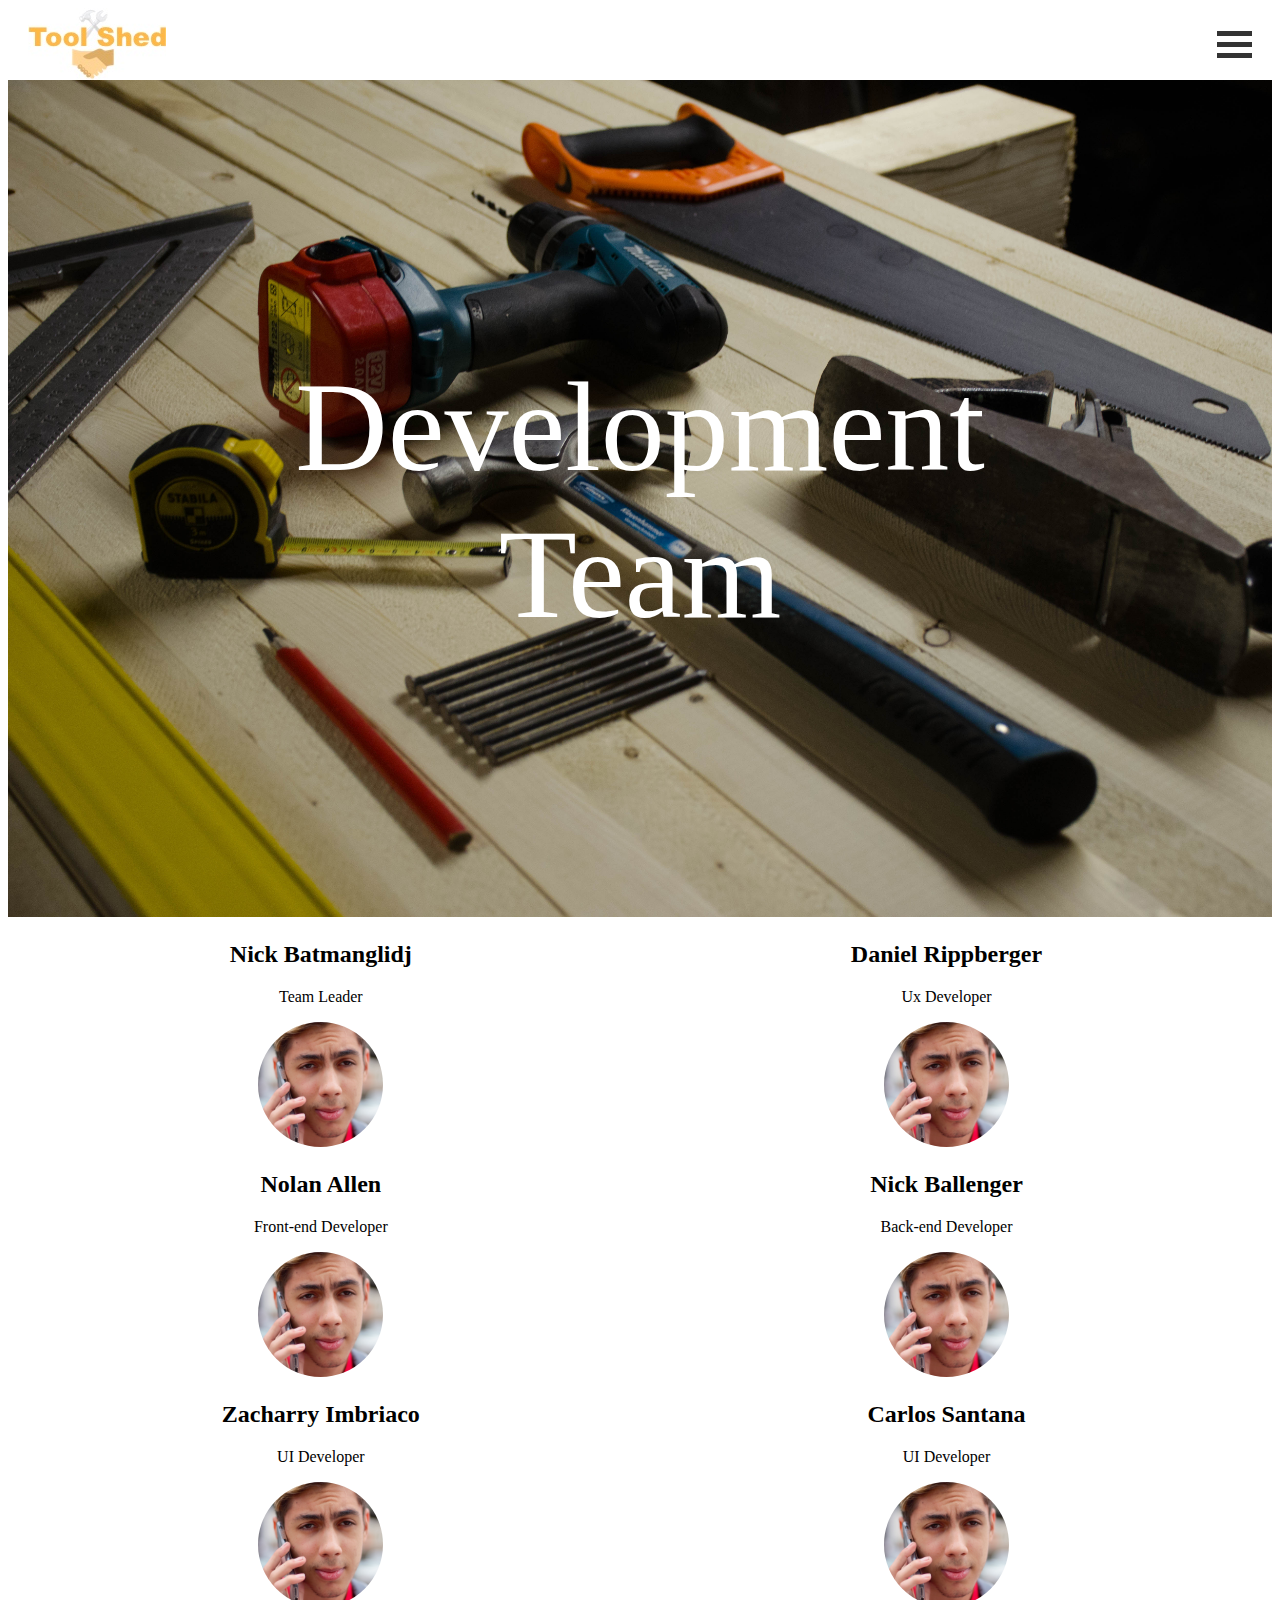
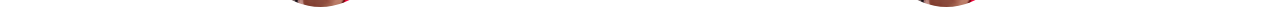
==== about.html @ 1234419d "marketing  page not complete but coming together" ====
<!DOCTYPE html>
<html>
  <head>
    <meta name="viewport" content="width=device-width, initial-scale=1.0" />
    <link rel="stylesheet" href="css/index.css" />
    <link
      href="http://fonts.googleapis.com/css?family=Lato&subset=latin,latin-ext"
      rel="stylesheet"
      type="text/css"
    />
    <title>TOOL SHED</title>
  </head>
  <body>
    <header class="header-nav">
      <img class="topLogo" src="imgs/logo.jpg" />
      <div class="container" onclick="myFunction(this)">
        <div class="bar1"></div>
        <div class="bar2"></div>
        <div class="bar3"></div>
      </div>
    </header>
    <div class="devTeamImg">
      <img class="aboutBackroundImg" src="imgs/aboutPageImage.jpg" />
      <div class="devTeam">Development Team</div>
    </div>

    <div class="devInfoSec">
      <div class="devInfo">
        <h2>Nick Batmanglidj</h2>
        <p>Team Leader</p>
        <img class="profilePhoto" src="imgs/mesqr.jpg" />
      </div>
      <!--devInfo div-->

      <div class="devInfo">
        <h2>Daniel Rippberger</h2>
        <p>Ux Developer</p>
        <img class="profilePhoto" src="imgs/mesqr.jpg" />
      </div>
      <!--devInfo div-->

      <div class="devInfo">
        <h2>Nolan Allen</h2>
        <p>Front-end Developer</p>
        <img class="profilePhoto" src="imgs/mesqr.jpg" />
      </div>
      <!--devInfo div-->

      <div class="devInfo">
        <h2>Nick Ballenger</h2>
        <p>Back-end Developer</p>
        <img class="profilePhoto" src="imgs/mesqr.jpg" />
      </div>
      <!--devInfo div-->

      <div class="devInfo">
        <h2>Zacharry Imbriaco</h2>
        <p>UI Developer</p>
        <img class="profilePhoto" src="imgs/mesqr.jpg" />
      </div>
      <!--devInfo div-->

      <div class="devInfo">
        <h2>Carlos Santana</h2>
        <p>UI Developer</p>
        <img class="profilePhoto" src="imgs/mesqr.jpg" />
      </div>
      <!--devInfo div-->
    </div>
    <!-- devInfoSec div-->
  </body>
</html>
---- css/index.css ----
.header-nav {
  display: flex;
  justify-content: space-between;
  align-items: center;
}
.topLogo {
  padding: 0px 20px;
}
.container {
  display: inline-block;
  margin: 0px 20px;
  cursor: pointer;
}
.bar1,
.bar2,
.bar3 {
  width: 35px;
  height: 5px;
  background-color: #333;
  margin: 6px 0;
  transition: 0.4s;
}
.change .bar1 {
  transform: rotate(-45deg) translate(-9px, 6px);
}
.change .bar2 {
  opacity: 0;
}
.change .bar3 {
  transform: rotate(45deg) translate(-8px, -8px);
}
.topImg {
  position: relative;
}
.backImg {
  width: 100%;
  height: auto;
  border-radius: 20px;
}
.topImg h1 {
  position: absolute;
  width: 100%;
  top: 30%;
  left: 50%;
  transform: translate(-50%, -50%);
  font-size: 6vw;
  text-align: center;
  color: white;
  font-family: "Lato", sans-serif;
}
.topSecContent {
  display: flex;
  flex-direction: column;
  justify-content: center;
  margin: 0px 40px;
  text-align: center;
  font-size: 1.6rem;
  font-family: "Lato", sans-serif;
}
.bottomContentImg {
  border-radius: 20px;
}
.dropbtn {
  font-family: "Lato", sans-serif;
  font-size: 26px;
  width: 257px;
  height: 38px;
  background: #ffb843;
  color: white;
  border-radius: 30px;
  box-shadow: 0px 1px 1px grey;
  outline: none;
}
.devTeamImg {
  position: relative;
  text-align: center;
  color: white;
}
.devTeam {
  position: absolute;
  top: 50%;
  left: 50%;
  transform: translate(-50%, -50%);
  font-size: 10vw;
}
.devInfoSec {
  display: flex;
  flex-wrap: wrap;
}
.devInfo {
  width: 49.5%;
  font-size: 100%;
  text-align: center;
}
.profilePhoto {
  border-radius: 50%;
  width: 20%;
  height: auto;
}
* {
  max-width: 100%;
}
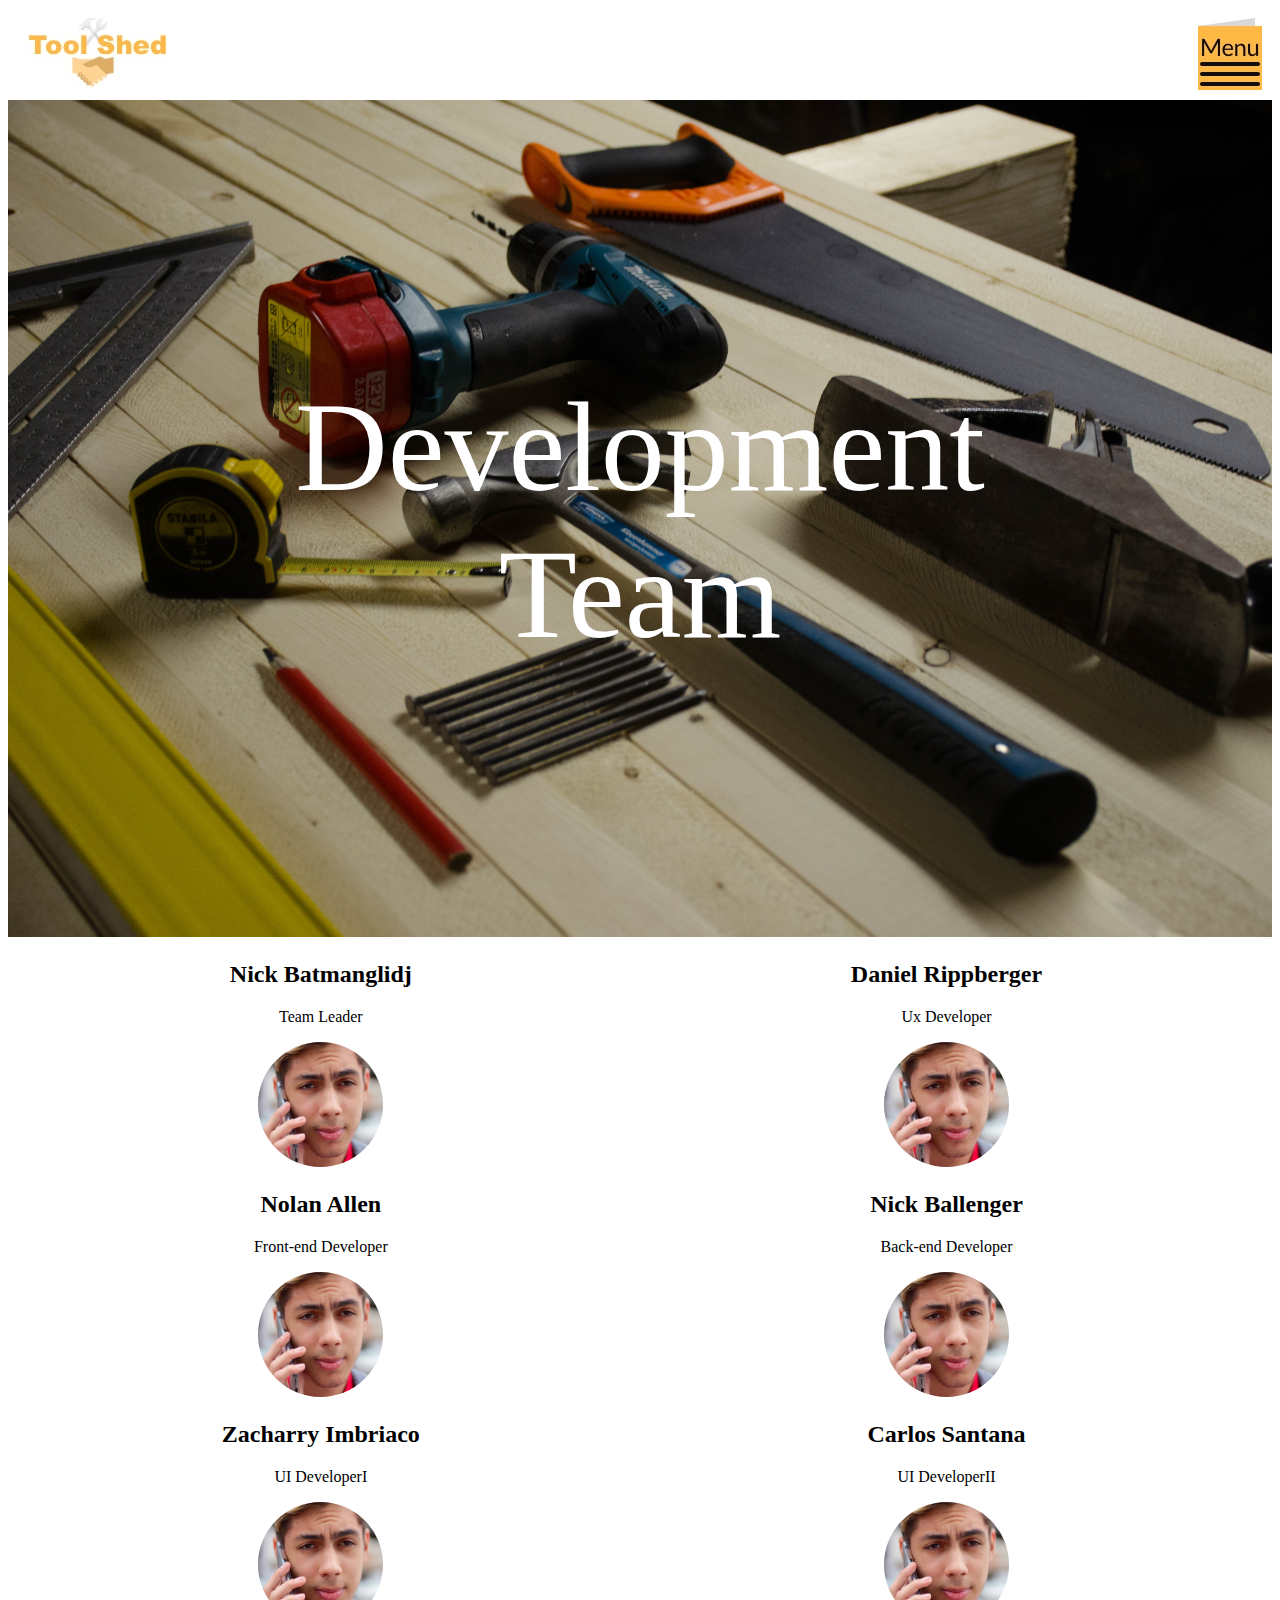
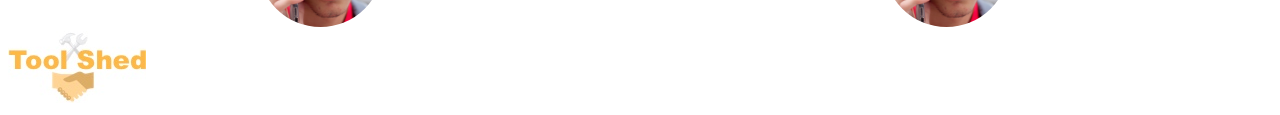
==== commit 8a11a303: "lalmost finshed with customer review section" ====
--- a/about.html
+++ b/about.html
@@ -12,12 +12,8 @@
   </head>
   <body>
     <header class="header-nav">
-      <img class="topLogo" src="imgs/logo.jpg" />
-      <div class="container" onclick="myFunction(this)">
-        <div class="bar1"></div>
-        <div class="bar2"></div>
-        <div class="bar3"></div>
-      </div>
+      <a href="index.html"><img class="topLogo" src="imgs/logo.jpg" /> </a>
+      <img href="#" class="menuLogo" src="imgs/Menu-.jpg" />
     </header>
     <div class="devTeamImg">
       <img class="aboutBackroundImg" src="imgs/aboutPageImage.jpg" />
@@ -55,18 +51,21 @@
 
       <div class="devInfo">
         <h2>Zacharry Imbriaco</h2>
-        <p>UI Developer</p>
+        <p>UI DeveloperI</p>
         <img class="profilePhoto" src="imgs/mesqr.jpg" />
       </div>
       <!--devInfo div-->
 
       <div class="devInfo">
         <h2>Carlos Santana</h2>
-        <p>UI Developer</p>
+        <p>UI DeveloperII</p>
         <img class="profilePhoto" src="imgs/mesqr.jpg" />
       </div>
       <!--devInfo div-->
     </div>
     <!-- devInfoSec div-->
+    <footer class="footerBar">
+      <img class="footerLogo" src="imgs/logo.jpg" />
+    </footer>
   </body>
 </html>
--- a/css/index.css
+++ b/css/index.css
@@ -5,6 +5,9 @@
 }
 .topLogo {
   padding: 0px 20px;
+}
+.menuLogo {
+  padding: 10px;
 }
 .container {
   display: inline-block;
@@ -57,8 +60,18 @@
   font-size: 1.6rem;
   font-family: "Lato", sans-serif;
 }
+@media (min-width: 1000px) {
+  .topSecContent {
+    display: inline-block;
+  }
+}
 .bottomContentImg {
   border-radius: 20px;
+}
+@media (min-width: 1000px) {
+  .bottomContentImg {
+    width: 50%;
+  }
 }
 .dropbtn {
   font-family: "Lato", sans-serif;
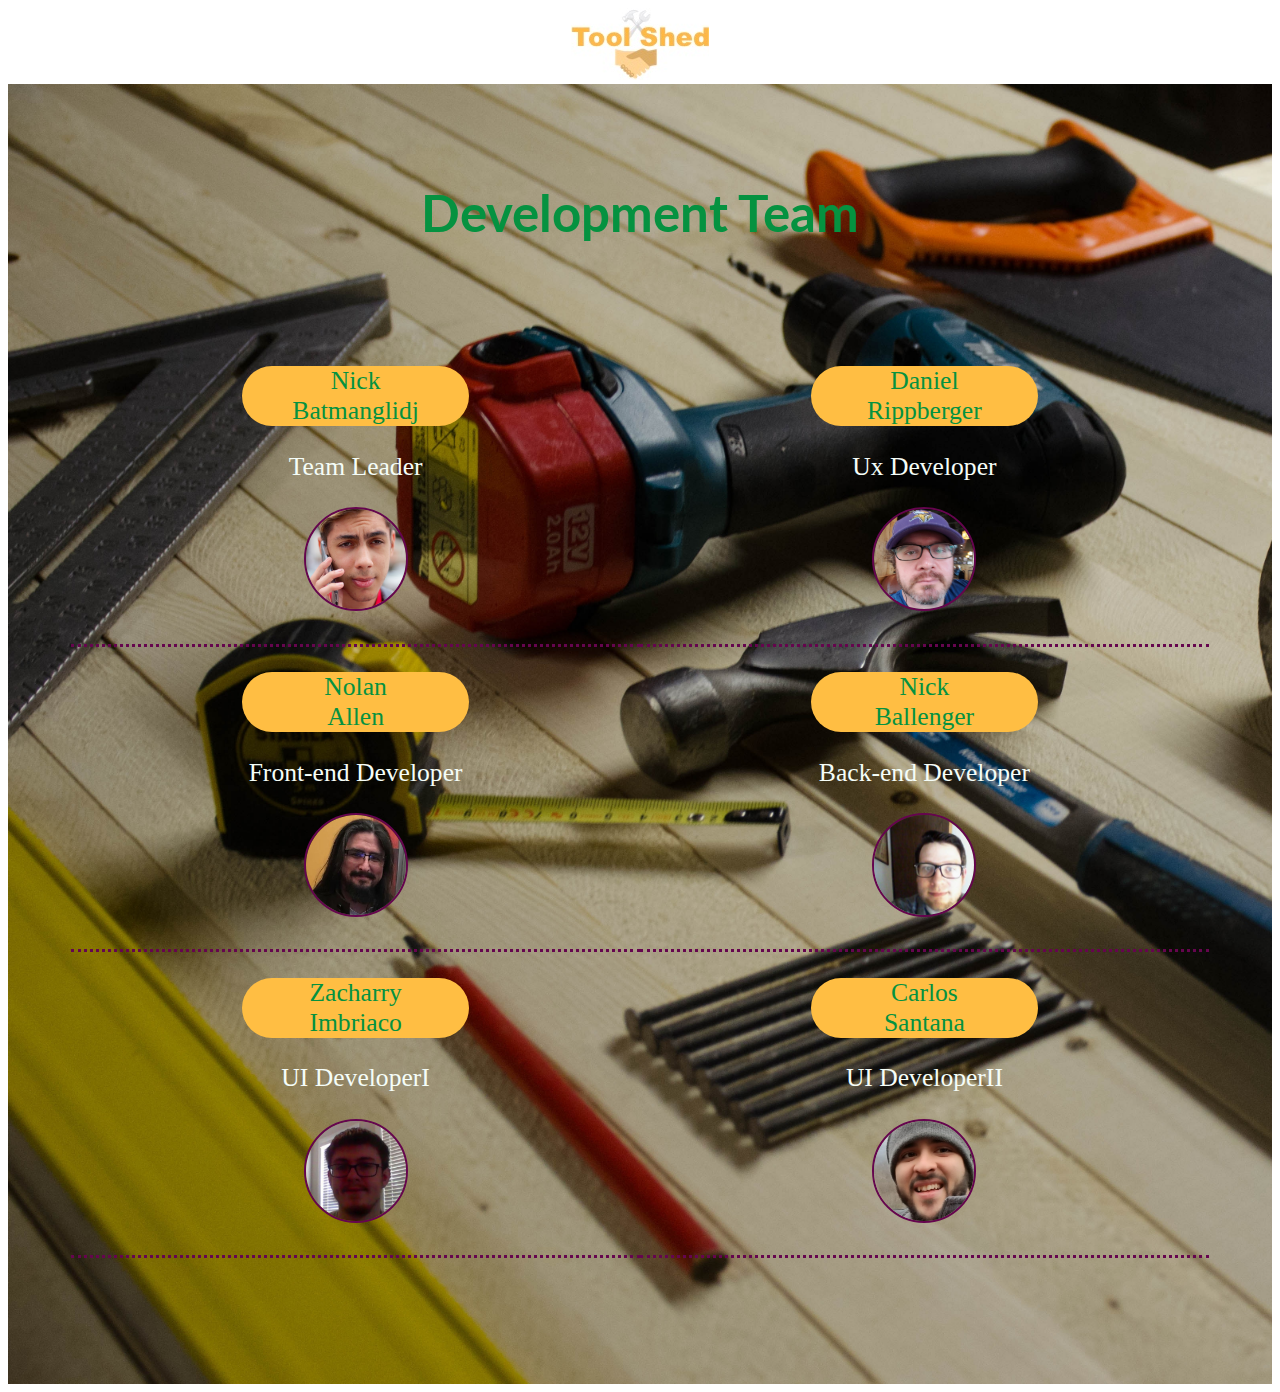
==== commit 65dfd4d8: "about developers page responsive and finished" ====
--- a/about.html
+++ b/about.html
@@ -13,59 +13,96 @@
   <body>
     <header class="header-nav">
       <a href="index.html"><img class="topLogo" src="imgs/logo.jpg" /> </a>
-      <img href="#" class="menuLogo" src="imgs/Menu-.jpg" />
     </header>
-    <div class="devTeamImg">
-      <img class="aboutBackroundImg" src="imgs/aboutPageImage.jpg" />
-      <div class="devTeam">Development Team</div>
+
+    <div class="aboutBackImg">
+      <div class="backImgText">
+        <h1>Development Team</h1>
+      </div>
+
+      <div class="devInfoSec">
+        <div class="devInfo">
+          <div class="devName">Nick <br />Batmanglidj</div>
+          <p class="devTitle">Team Leader</p>
+          <img
+            class="profilePhoto"
+            src="imgs/mesqr.jpg"
+            width="100px"
+            height="100px"
+          />
+        </div>
+        <!--devInfo div-->
+
+        <div class="devInfo">
+          <div class="devName">
+            Daniel<br />
+            Rippberger
+          </div>
+          <p class="devTitle">Ux Developer</p>
+          <img
+            class="profilePhoto"
+            src="imgs/Screen Shot 2019-05-23 at 1.21.28 AM.png"
+            width="100px"
+            height="100px"
+          />
+        </div>
+        <!--devInfo div-->
+
+        <div class="devInfo">
+          <div class="devName">Nolan <br />Allen</div>
+          <p class="devTitle">Front-end Developer</p>
+          <img
+            class="profilePhoto"
+            src="Nolan Allen.jpeg"
+            width="100px"
+            height="100px"
+          />
+        </div>
+        <!--devInfo div-->
+
+        <div class="devInfo">
+          <div class="devName">
+            Nick<br />
+            Ballenger
+          </div>
+          <p class="devTitle">Back-end Developer</p>
+          <img
+            class="profilePhoto"
+            src="nick ballenger.jpeg"
+            width="100px"
+            height="100px"
+          />
+        </div>
+        <!--devInfo div-->
+
+        <div class="devInfo">
+          <div class="devName">Zacharry <br />Imbriaco</div>
+          <p class="devTitle">UI DeveloperI</p>
+          <img
+            class="profilePhoto"
+            src="imgs/Screen Shot 2019-05-23 at 1.22.14 AM.png"
+            width="100px"
+            height="100px"
+          />
+        </div>
+        <!--devInfo div-->
+
+        <div class="devInfo">
+          <div class="devName">
+            Carlos<br />
+            Santana
+          </div>
+          <p class="devTitle">UI DeveloperII</p>
+          <img
+            class="profilePhoto"
+            src="imgs/Screen Shot 2019-05-23 at 1.24.12 AM.png"
+            width="100px"
+            height="100px"
+          />
+        </div>
+        <!--devInfo div-->
+      </div>
+      <!-- devInfoSec div-->
     </div>
-
-    <div class="devInfoSec">
-      <div class="devInfo">
-        <h2>Nick Batmanglidj</h2>
-        <p>Team Leader</p>
-        <img class="profilePhoto" src="imgs/mesqr.jpg" />
-      </div>
-      <!--devInfo div-->
-
-      <div class="devInfo">
-        <h2>Daniel Rippberger</h2>
-        <p>Ux Developer</p>
-        <img class="profilePhoto" src="imgs/mesqr.jpg" />
-      </div>
-      <!--devInfo div-->
-
-      <div class="devInfo">
-        <h2>Nolan Allen</h2>
-        <p>Front-end Developer</p>
-        <img class="profilePhoto" src="imgs/mesqr.jpg" />
-      </div>
-      <!--devInfo div-->
-
-      <div class="devInfo">
-        <h2>Nick Ballenger</h2>
-        <p>Back-end Developer</p>
-        <img class="profilePhoto" src="imgs/mesqr.jpg" />
-      </div>
-      <!--devInfo div-->
-
-      <div class="devInfo">
-        <h2>Zacharry Imbriaco</h2>
-        <p>UI DeveloperI</p>
-        <img class="profilePhoto" src="imgs/mesqr.jpg" />
-      </div>
-      <!--devInfo div-->
-
-      <div class="devInfo">
-        <h2>Carlos Santana</h2>
-        <p>UI DeveloperII</p>
-        <img class="profilePhoto" src="imgs/mesqr.jpg" />
-      </div>
-      <!--devInfo div-->
-    </div>
-    <!-- devInfoSec div-->
-    <footer class="footerBar">
-      <img class="footerLogo" src="imgs/logo.jpg" />
-    </footer>
   </body>
 </html>
--- a/css/index.css
+++ b/css/index.css
@@ -1,36 +1,16 @@
 .header-nav {
+  width: 100%;
   display: flex;
-  justify-content: space-between;
+  justify-content: center;
   align-items: center;
 }
-.topLogo {
-  padding: 0px 20px;
-}
-.menuLogo {
-  padding: 10px;
-}
-.container {
-  display: inline-block;
-  margin: 0px 20px;
-  cursor: pointer;
-}
-.bar1,
-.bar2,
-.bar3 {
-  width: 35px;
-  height: 5px;
-  background-color: #333;
-  margin: 6px 0;
-  transition: 0.4s;
-}
-.change .bar1 {
-  transform: rotate(-45deg) translate(-9px, 6px);
-}
-.change .bar2 {
-  opacity: 0;
-}
-.change .bar3 {
-  transform: rotate(45deg) translate(-8px, -8px);
+.footerBar {
+  width: 100%;
+  height: 70px;
+  margin: 30px 0px 0px;
+  display: flex;
+  flex-direction: column;
+  align-items: center;
 }
 .topImg {
   position: relative;
@@ -51,7 +31,14 @@
   color: white;
   font-family: "Lato", sans-serif;
 }
-.topSecContent {
+.topPara {
+  font-size: 1.6rem;
+  display: flex;
+  flex-direction: column;
+  align-items: center;
+  text-align: center;
+}
+.topContentSec {
   display: flex;
   flex-direction: column;
   justify-content: center;
@@ -61,8 +48,18 @@
   font-family: "Lato", sans-serif;
 }
 @media (min-width: 1000px) {
-  .topSecContent {
-    display: inline-block;
+  .topContentSec {
+    display: flex;
+    flex-direction: row;
+  }
+}
+.topContentSec .content {
+  border-top: 1px dotted #059240;
+  padding: 10% 0%;
+}
+@media (min-width: 1000px) {
+  .topContentSec .content {
+    width: 33%;
   }
 }
 .bottomContentImg {
@@ -70,7 +67,7 @@
 }
 @media (min-width: 1000px) {
   .bottomContentImg {
-    width: 50%;
+    width: 80%;
   }
 }
 .dropbtn {
@@ -83,32 +80,92 @@
   border-radius: 30px;
   box-shadow: 0px 1px 1px grey;
   outline: none;
+  margin-bottom: 20px;
 }
-.devTeamImg {
+.costumer-comments {
+  font-size: 2rem;
+  text-align: center;
+  border-radius: 30px;
+  border: 10px solid #65054e;
   position: relative;
+}
+.costumer-comments h2 {
+  color: #ffb843;
+}
+.Slides {
+  display: none;
+  padding: 0% 10%;
   text-align: center;
-  color: white;
+  font-family: "lato", sans-serif;
 }
-.devTeam {
+.Slides .profilePic {
+  border-radius: 50%;
+  width: 50%;
+  height: auto;
+}
+@media (min-width: 1000px) {
+  .Slides .profilePic {
+    width: 30%;
+  }
+}
+.prev,
+.next {
+  cursor: pointer;
   position: absolute;
   top: 50%;
-  left: 50%;
-  transform: translate(-50%, -50%);
-  font-size: 10vw;
+  margin-top: -30px;
+  padding: 16px;
+  font-size: 50px;
+  border-radius: 20px;
+  user-select: none;
+  display: flex;
+  justify-content: space-between;
+}
+.next {
+  position: absolute;
+  right: 0;
+}
+.aboutBackImg {
+  background-image: url("../imgs/aboutPageImage.jpg");
+  background-size: cover;
+  background-repeat: no-repeat;
+  height: 1300px;
+  color: #059240;
+}
+.aboutBackImg .backImgText {
+  font-family: "Lato", sans-serif;
+  font-size: 1.6rem;
+  text-align: center;
+  padding: 5% 0%;
 }
 .devInfoSec {
   display: flex;
   flex-wrap: wrap;
+  justify-content: center;
 }
-.devInfo {
-  width: 49.5%;
-  font-size: 100%;
+.devInfoSec .devTitle {
+  color: #f5fdf8;
+}
+.devInfoSec .devInfo {
+  width: 45%;
+  font-size: 1.6rem;
   text-align: center;
+  padding: 2% 0%;
+  border-bottom: 3px dotted #65054e;
 }
-.profilePhoto {
+.devInfoSec .devInfo .devName {
+  background: #ffbe43;
+  margin: 0% 8%;
+  border-radius: 30px;
+}
+@media (min-width: 1000px) {
+  .devInfoSec .devInfo .devName {
+    margin: 0% 30%;
+  }
+}
+.devInfoSec .profilePhoto {
+  border: 2px solid #65054e;
   border-radius: 50%;
-  width: 20%;
-  height: auto;
 }
 * {
   max-width: 100%;
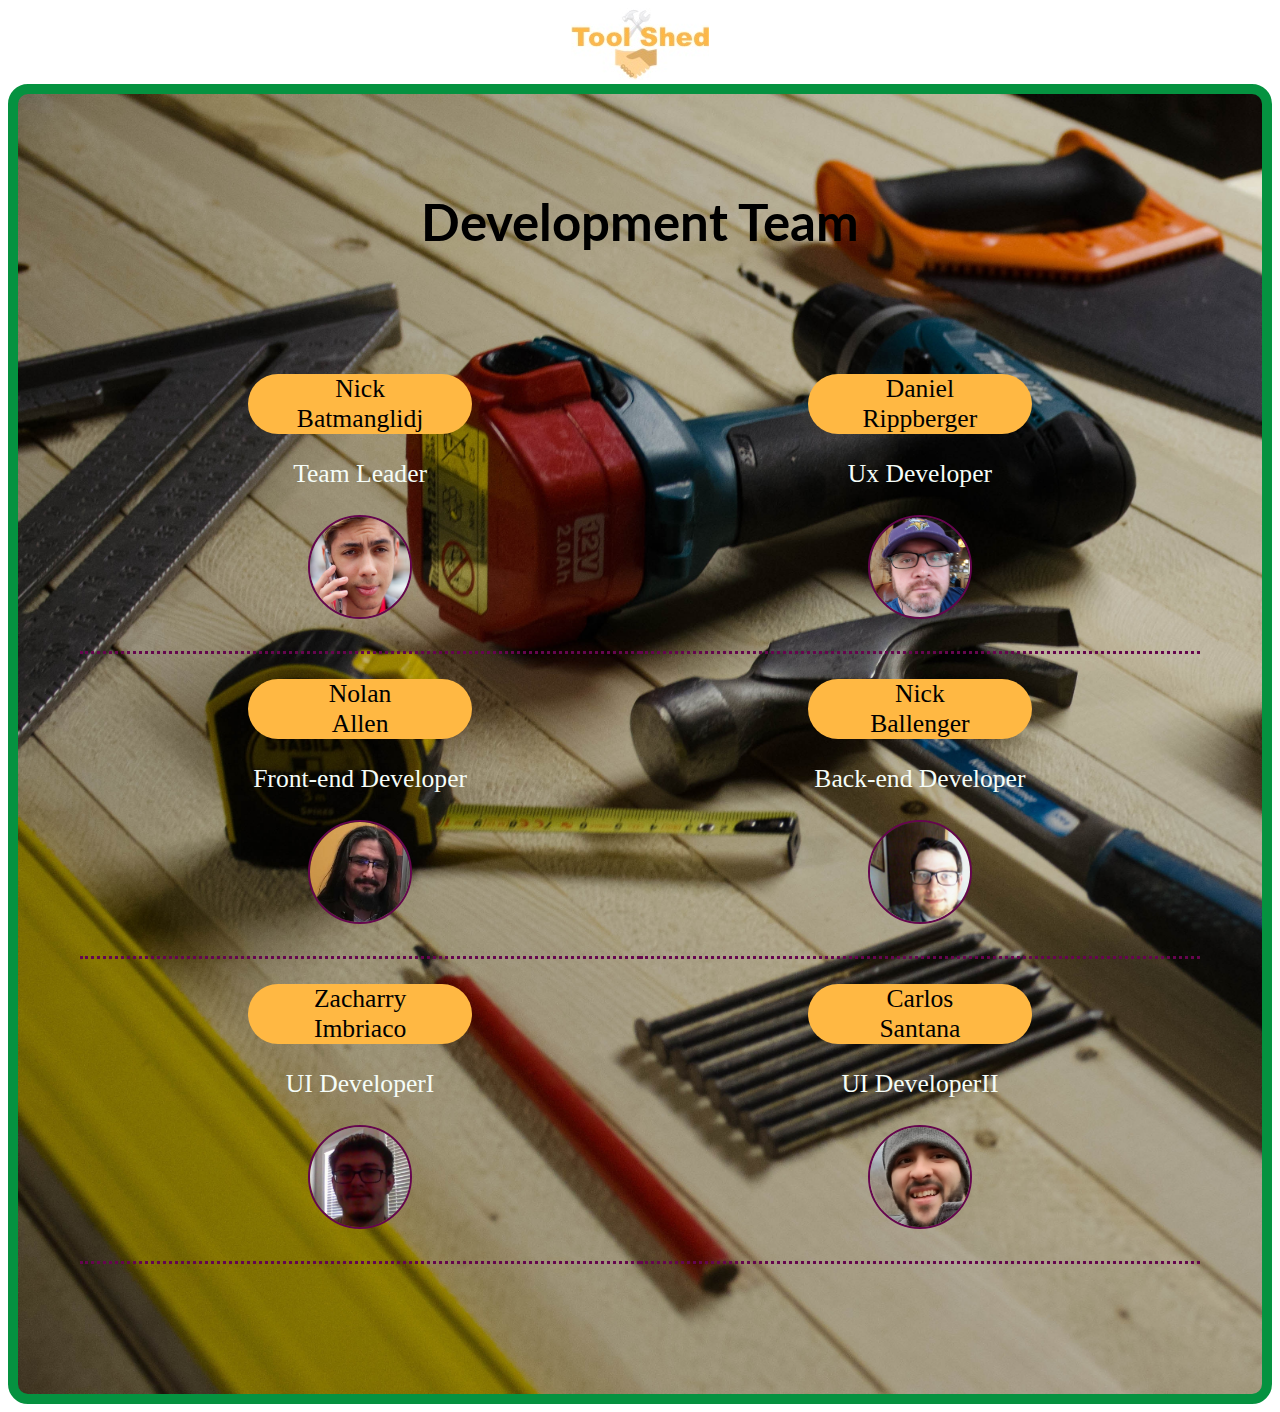
==== commit fc6242e9: "cleaned up code. added mixins and color var" ====
--- a/about.html
+++ b/about.html
@@ -53,7 +53,7 @@
           <p class="devTitle">Front-end Developer</p>
           <img
             class="profilePhoto"
-            src="Nolan Allen.jpeg"
+            src="imgs/Nolan Allen.jpeg"
             width="100px"
             height="100px"
           />
@@ -68,7 +68,7 @@
           <p class="devTitle">Back-end Developer</p>
           <img
             class="profilePhoto"
-            src="nick ballenger.jpeg"
+            src="imgs/nick ballenger.jpeg"
             width="100px"
             height="100px"
           />
--- a/css/index.css
+++ b/css/index.css
@@ -12,23 +12,32 @@
   flex-direction: column;
   align-items: center;
 }
-.topImg {
-  position: relative;
+.btn {
+  font-size: 26px;
+  width: 257px;
+  height: 38px;
+  background: #ffb843;
+  color: #f5fdf8;
+  border-radius: 30px;
+  box-shadow: 0px 1px 1px 1px grey;
+  outline: none;
+  margin-bottom: 20px;
 }
-.backImg {
+.topImg .backImg {
   width: 100%;
   height: auto;
   border-radius: 20px;
+  position: relative;
 }
-.topImg h1 {
+.topImg .textImg {
   position: absolute;
   width: 100%;
-  top: 30%;
+  top: 40%;
   left: 50%;
   transform: translate(-50%, -50%);
   font-size: 6vw;
   text-align: center;
-  color: white;
+  color: #f5fdf8;
   font-family: "Lato", sans-serif;
 }
 .topPara {
@@ -37,6 +46,16 @@
   flex-direction: column;
   align-items: center;
   text-align: center;
+  font-family: "Lato", sans-serif;
+  font-size: 26px;
+  width: 257px;
+  height: 38px;
+  background: #ffb843;
+  color: #f5fdf8;
+  border-radius: 30px;
+  box-shadow: 0px 1px 1px 1px grey;
+  outline: none;
+  margin-bottom: 20px;
 }
 .topContentSec {
   display: flex;
@@ -47,40 +66,28 @@
   font-size: 1.6rem;
   font-family: "Lato", sans-serif;
 }
-@media (min-width: 1000px) {
+@media (min-width:1000px) {
   .topContentSec {
     display: flex;
     flex-direction: row;
   }
 }
 .topContentSec .content {
-  border-top: 1px dotted #059240;
+  border-top: 2px dotted #059240;
   padding: 10% 0%;
 }
-@media (min-width: 1000px) {
+@media (min-width:1000px) {
   .topContentSec .content {
     width: 33%;
   }
 }
-.bottomContentImg {
+.topContentSec .bottomContentImg {
   border-radius: 20px;
 }
-@media (min-width: 1000px) {
-  .bottomContentImg {
+@media (min-width:1000px) {
+  .topContentSec .bottomContentImg {
     width: 80%;
   }
-}
-.dropbtn {
-  font-family: "Lato", sans-serif;
-  font-size: 26px;
-  width: 257px;
-  height: 38px;
-  background: #ffb843;
-  color: white;
-  border-radius: 30px;
-  box-shadow: 0px 1px 1px grey;
-  outline: none;
-  margin-bottom: 20px;
 }
 .costumer-comments {
   font-size: 2rem;
@@ -89,22 +96,19 @@
   border: 10px solid #65054e;
   position: relative;
 }
-.costumer-comments h2 {
-  color: #ffb843;
-}
-.Slides {
+.slides {
   display: none;
   padding: 0% 10%;
   text-align: center;
   font-family: "lato", sans-serif;
 }
-.Slides .profilePic {
+.slides .profilePic {
   border-radius: 50%;
   width: 50%;
   height: auto;
 }
-@media (min-width: 1000px) {
-  .Slides .profilePic {
+@media (min-width:1000px) {
+  .slides .profilePic {
     width: 30%;
   }
 }
@@ -130,7 +134,8 @@
   background-size: cover;
   background-repeat: no-repeat;
   height: 1300px;
-  color: #059240;
+  border-radius: 20px;
+  border: 10px solid #059240;
 }
 .aboutBackImg .backImgText {
   font-family: "Lato", sans-serif;
@@ -154,11 +159,11 @@
   border-bottom: 3px dotted #65054e;
 }
 .devInfoSec .devInfo .devName {
-  background: #ffbe43;
+  background: #ffb843;
   margin: 0% 8%;
   border-radius: 30px;
 }
-@media (min-width: 1000px) {
+@media (min-width:1000px) {
   .devInfoSec .devInfo .devName {
     margin: 0% 30%;
   }
